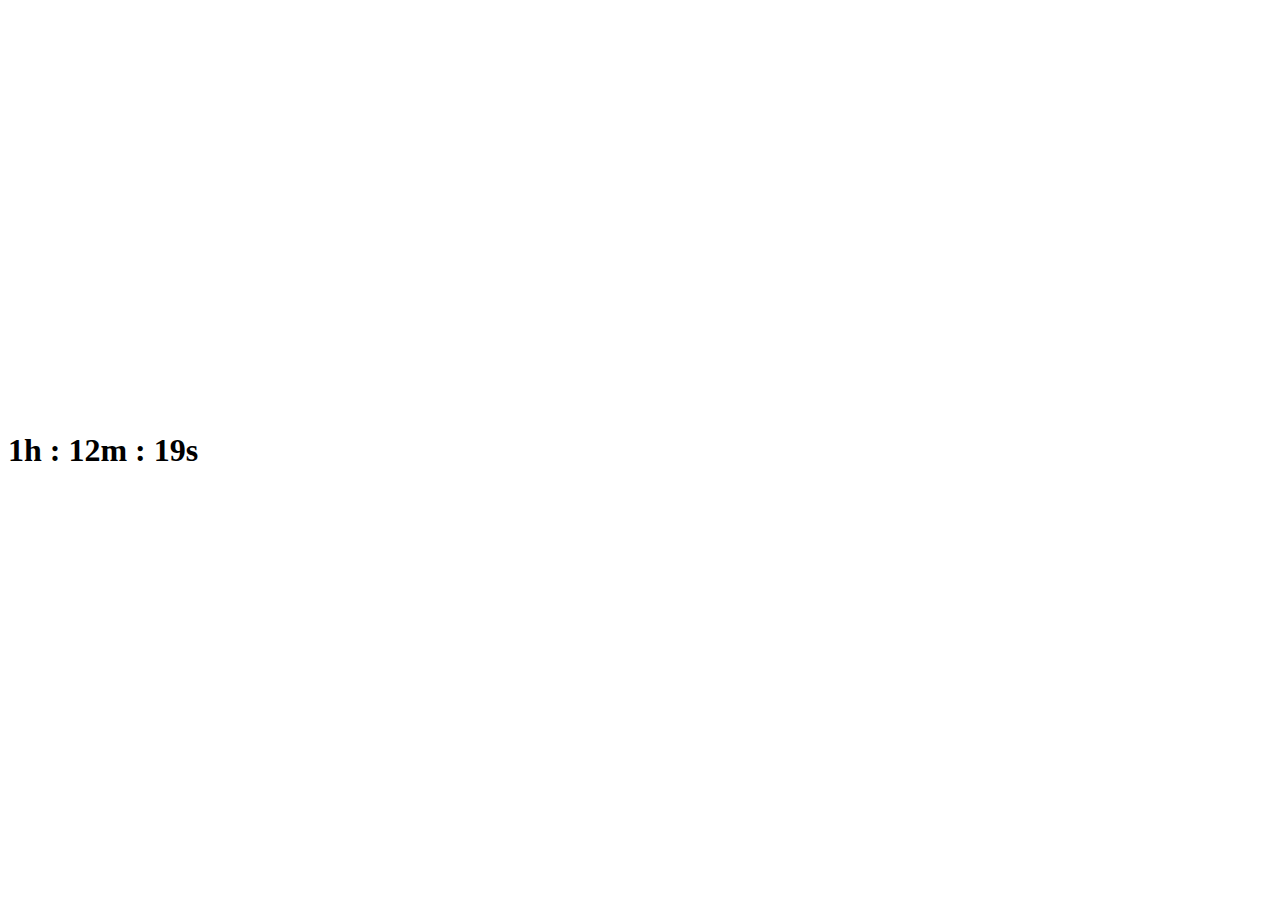
==== horloge.html @ 9c938597 "first commit" ====
<!DOCTYPE html>
<html>
<head>
	<title>Horloge</title>
</head>
<body>
	<div>
		<H1>Horloge</H1>
	</div>

	<style>
		h1 {
			position: absolute;
			margin: auto;
			padding: auto;
			top: 50%;
			transform: translateY(-50%);
		}
	</style>

	<script>
		const wait_s = async ms => new Promise(done => setTimeout(done, ms));
		async function Horloge() {
			while (true) {
				document.getElementsByTagName('h1')[0].textContent = `${new Date().getHours()}h : ${new Date().getMinutes()}m : ${new Date().getSeconds()}s`
				await wait_s(1000)	
			}
		}
		Horloge()
	</script>

</body>
</html>
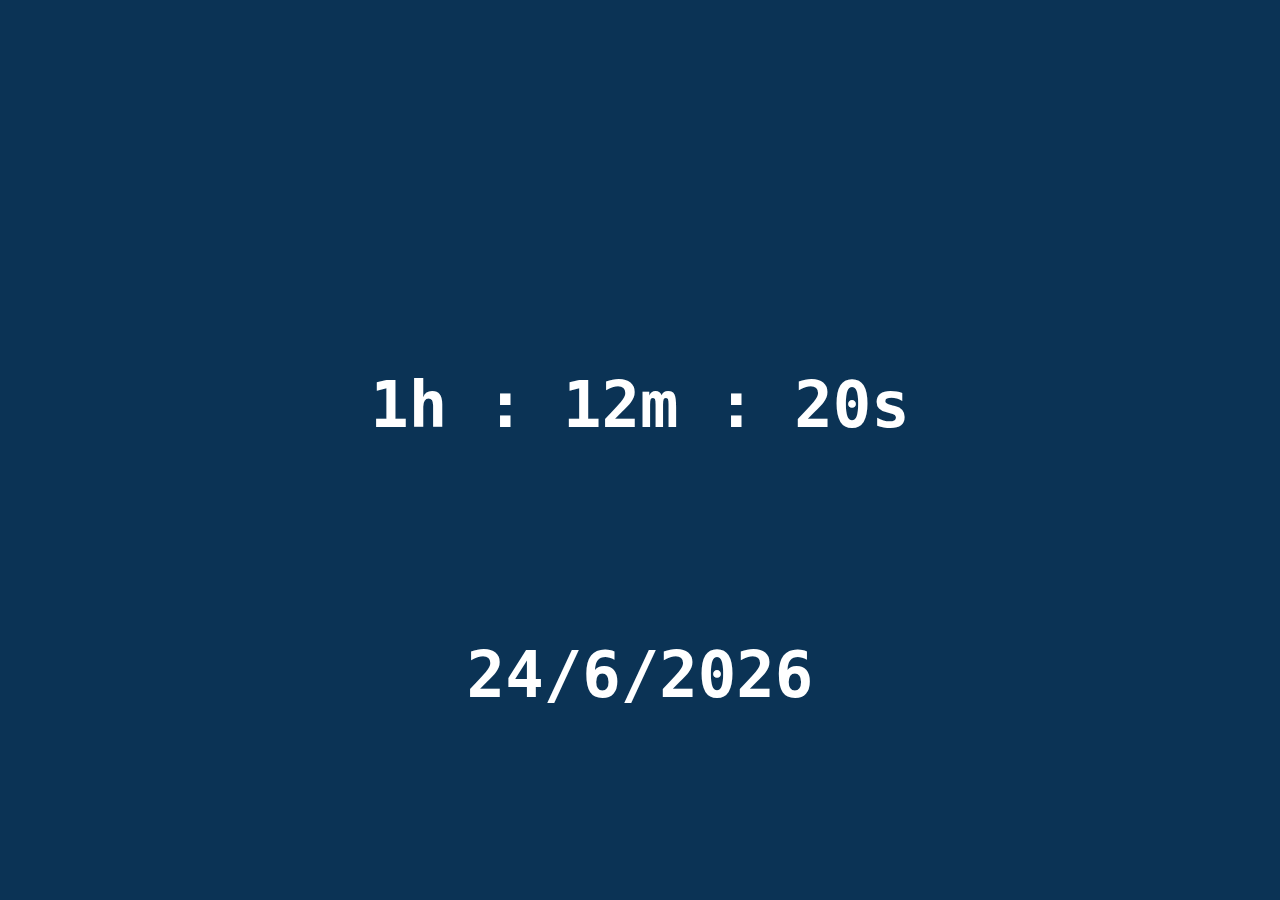
==== commit 3082d09f: "master" ====
--- a/horloge.html
+++ b/horloge.html
@@ -2,32 +2,16 @@
 <html>
 <head>
 	<title>Horloge</title>
+    <link rel="stylesheet" type="text/css" href="style.css">
 </head>
 <body>
-	<div>
-		<H1>Horloge</H1>
+	<div class="containerTime">
+		<p id="time">Time</p>
+	</div>
+	<div class="containerDate">
+		<p id="date">Date</p>
 	</div>
 
-	<style>
-		h1 {
-			position: absolute;
-			margin: auto;
-			padding: auto;
-			top: 50%;
-			transform: translateY(-50%);
-		}
-	</style>
-
-	<script>
-		const wait_s = async ms => new Promise(done => setTimeout(done, ms));
-		async function Horloge() {
-			while (true) {
-				document.getElementsByTagName('h1')[0].textContent = `${new Date().getHours()}h : ${new Date().getMinutes()}m : ${new Date().getSeconds()}s`
-				await wait_s(1000)	
-			}
-		}
-		Horloge()
-	</script>
-
+    <script src="./script.js"></script>
 </body>
 </html>--- a/style.css
+++ b/style.css
@@ -0,0 +1,22 @@
+.containerTime {
+    font-family: monospace, arial;
+    position: absolute;
+    top: 45%;
+    left: 50%;
+    transform: translate(-50%, -50%);
+}
+
+.containerDate {
+    font-family: monospace, arial;
+    position: absolute;
+    top: 75%;
+    left: 50%;
+    transform: translate(-50%, -50%);
+}
+
+p {
+    padding: 0px;
+    font-size: 5vw;
+    font-weight: bold;
+    color: white;
+}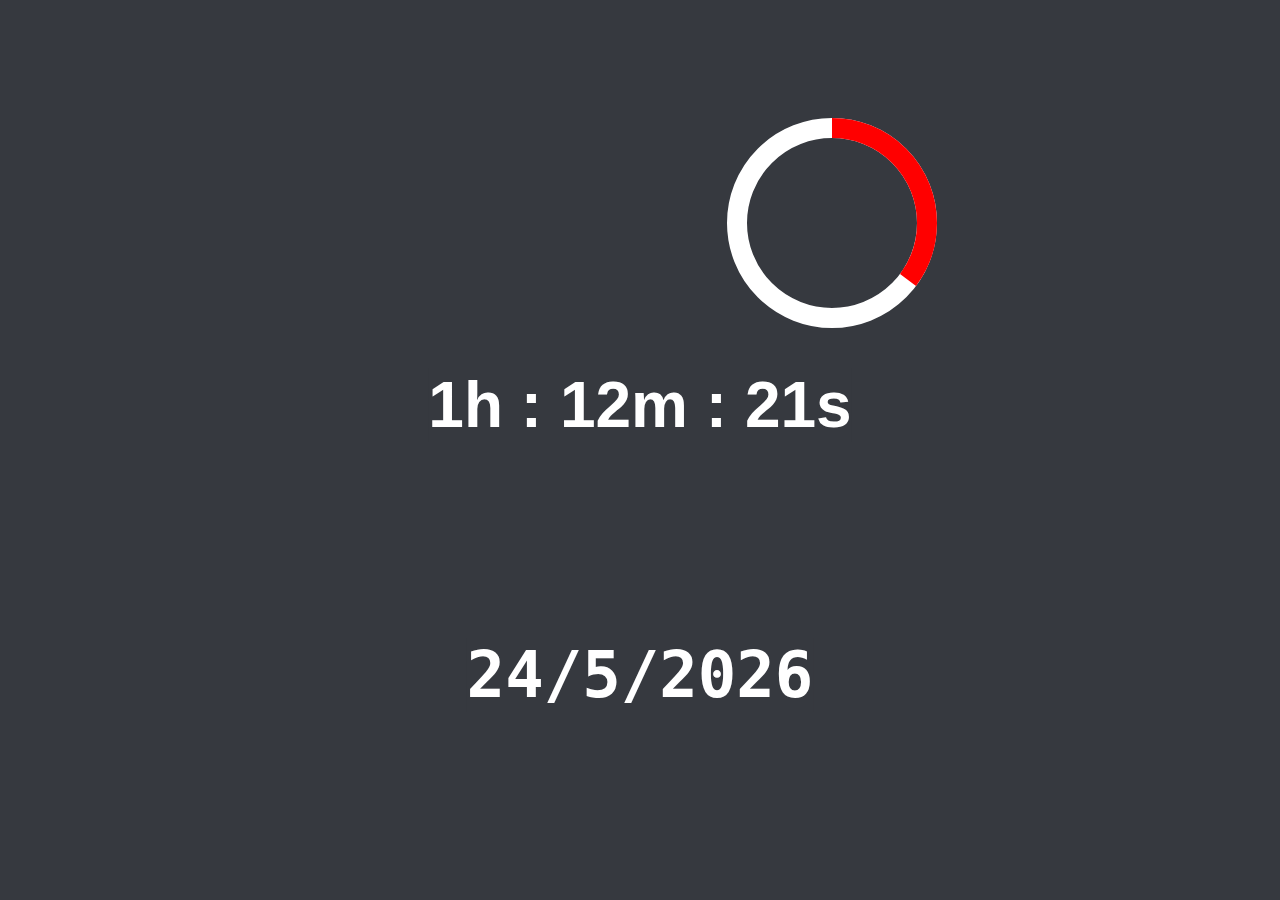
==== commit 1c069cb1: "master" ====
--- a/horloge.html
+++ b/horloge.html
@@ -5,13 +5,25 @@
     <link rel="stylesheet" type="text/css" href="style.css">
 </head>
 <body>
+
+	<div id="SecondProgress">
+		<div class="circle_box">
+			<div>
+				<svg>
+					<circle id="nth-child1" cx="100" cy="100" r="95" />
+					<circle id="nth-child2" cx="100" cy="100" r="95" />
+				</svg>
+			</div>
+		</div>
+	</div>
+
 	<div class="containerTime">
 		<p id="time">Time</p>
 	</div>
+
 	<div class="containerDate">
 		<p id="date">Date</p>
 	</div>
-
     <script src="./script.js"></script>
 </body>
 </html>--- a/style.css
+++ b/style.css
@@ -1,22 +1,66 @@
+* {
+	background-color: #36393f;
+	box-sizing: border-box;
+	padding: 0;
+	margin: 0;
+}
+
 .containerTime {
-    font-family: monospace, arial;
-    position: absolute;
-    top: 45%;
-    left: 50%;
-    transform: translate(-50%, -50%);
+	font-family: "Gill Sans", arial;
+	position: absolute;
+	top: 45%;
+	left: 50%;
+	transform: translate(-50%, -50%);
 }
 
 .containerDate {
-    font-family: monospace, arial;
-    position: absolute;
-    top: 75%;
-    left: 50%;
-    transform: translate(-50%, -50%);
+	font-family: "Gill Sans", monospace, arial;
+	position: absolute;
+	top: 75%;
+	left: 50%;
+	transform: translate(-50%, -50%);
 }
 
 p {
-    padding: 0px;
-    font-size: 5vw;
-    font-weight: bold;
-    color: white;
-}+	padding: 0px;
+	font-size: 5vw;
+	font-weight: bold;
+	color: white;
+}
+  
+svg {
+    width: 200px;
+    height: 200px;    
+    transform: rotate(-90deg);
+    overflow: visible;
+} 
+  
+circle {
+    stroke-width: 20px;
+    fill: none;    
+}
+
+circle:nth-child(1) {
+	stroke: rgb(255, 255, 255)
+}
+
+circle:nth-child(2) {
+    stroke: rgb(255, 0, 0); 
+    position: relative;
+    z-index: 1;    
+}
+
+.circle_box:nth-child(1) circle:nth-child(2) {
+    stroke-dashoffset: calc(100 * 6);
+    stroke-dasharray: calc(100 * 6);
+    stroke-dashoffset: calc((100 * 6) - ((100 * 6) * 50) / 100); 
+}
+
+
+
+#SecondProgress {
+	position: absolute;
+	top: 25%;
+	left: 65%;
+	transform: translate(-50%, -50%);
+}
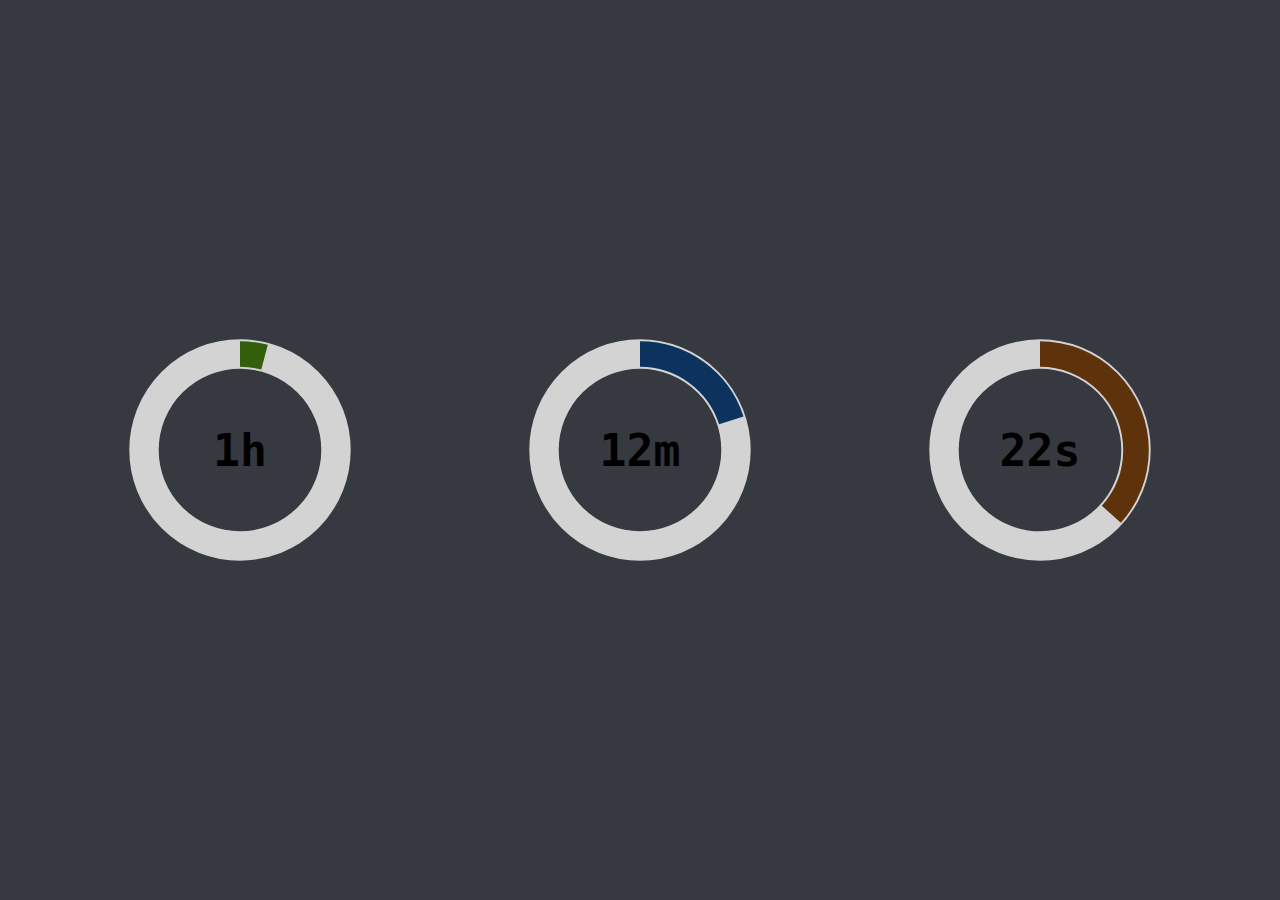
==== commit 7c63569e: "graph" ====
--- a/horloge.html
+++ b/horloge.html
@@ -6,24 +6,35 @@
 </head>
 <body>
 
-	<div id="SecondProgress">
-		<div class="circle_box">
-			<div>
-				<svg>
-					<circle id="nth-child1" cx="100" cy="100" r="95" />
-					<circle id="nth-child2" cx="100" cy="100" r="95" />
-				</svg>
-			</div>
-		</div>
+	<div class="containerTime">
+		<p>
+			
+		</p>
+		<svg width="400" height="400">
+			<g id="circleH" transform="rotate(-90 100 100)">
+				<circle r="7.5vw" cx="0" cy="50%"></circle>
+				<circle r="7.5vw" cx="0" cy="50%"></circle>
+			</g>
+			<text x="50%" y="50%" dominant-baseline="central" text-anchor="middle">5</text>
+		</svg>
+		
+		<svg width="400" height="400">
+			<g transform="rotate(-90 100 100)">
+				<circle r="7.5vw" cx="0" cy="50%"></circle>
+				<circle r="7.5vw" cx="0" cy="50%"></circle>
+			</g>
+			<text x="50%" y="50%" dominant-baseline="central" text-anchor="middle">50</text>
+		</svg>
+		
+		<svg width="400" height="400">
+			<g transform="rotate(-90 100 100)">
+				<circle r="7.5vw" cx="0" cy="50%"></circle>
+				<circle r="7.5vw" cx="0" cy="50%"></circle>
+			</g>
+			<text x="50%" y="50%" dominant-baseline="central" text-anchor="middle">050</text>
+		</svg>
 	</div>
 
-	<div class="containerTime">
-		<p id="time">Time</p>
-	</div>
-
-	<div class="containerDate">
-		<p id="date">Date</p>
-	</div>
     <script src="./script.js"></script>
 </body>
 </html>--- a/style.css
+++ b/style.css
@@ -7,18 +7,33 @@
 
 .containerTime {
 	font-family: "Gill Sans", arial;
-	position: absolute;
-	top: 45%;
-	left: 50%;
-	transform: translate(-50%, -50%);
+	position: relative;
+	top: 50vh;
+	transform: translate(0%, -50%);
+	display: flex;
+	flex-direction: row;
+	justify-content: center;
 }
 
-.containerDate {
-	font-family: "Gill Sans", monospace, arial;
-	position: absolute;
-	top: 75%;
-	left: 50%;
-	transform: translate(-50%, -50%);
+circle {
+	stroke: lightgrey;
+	stroke-dasharray: 47.1vw;
+
+	fill: transparent;
+}
+
+circle:nth-child(1) {
+	stroke-width: 2.3vw;
+}
+
+circle:nth-child(2) {
+	stroke-width: 2vw;
+}
+
+@media (max-width: 1200px) {
+	.containerTime {
+	  flex-direction: column;
+	}
 }
 
 p {
@@ -26,41 +41,12 @@
 	font-size: 5vw;
 	font-weight: bold;
 	color: white;
-}
-  
-svg {
-    width: 200px;
-    height: 200px;    
-    transform: rotate(-90deg);
-    overflow: visible;
-} 
-  
-circle {
-    stroke-width: 20px;
-    fill: none;    
+	background: transparent;
 }
 
-circle:nth-child(1) {
-	stroke: rgb(255, 255, 255)
-}
-
-circle:nth-child(2) {
-    stroke: rgb(255, 0, 0); 
-    position: relative;
-    z-index: 1;    
-}
-
-.circle_box:nth-child(1) circle:nth-child(2) {
-    stroke-dashoffset: calc(100 * 6);
-    stroke-dasharray: calc(100 * 6);
-    stroke-dashoffset: calc((100 * 6) - ((100 * 6) * 50) / 100); 
-}
-
-
-
-#SecondProgress {
-	position: absolute;
-	top: 25%;
-	left: 65%;
-	transform: translate(-50%, -50%);
-}
+text {
+	font-family: monospace;
+	font-weight: bold;
+	color: white;
+	font-size: 3.5vw;
+}